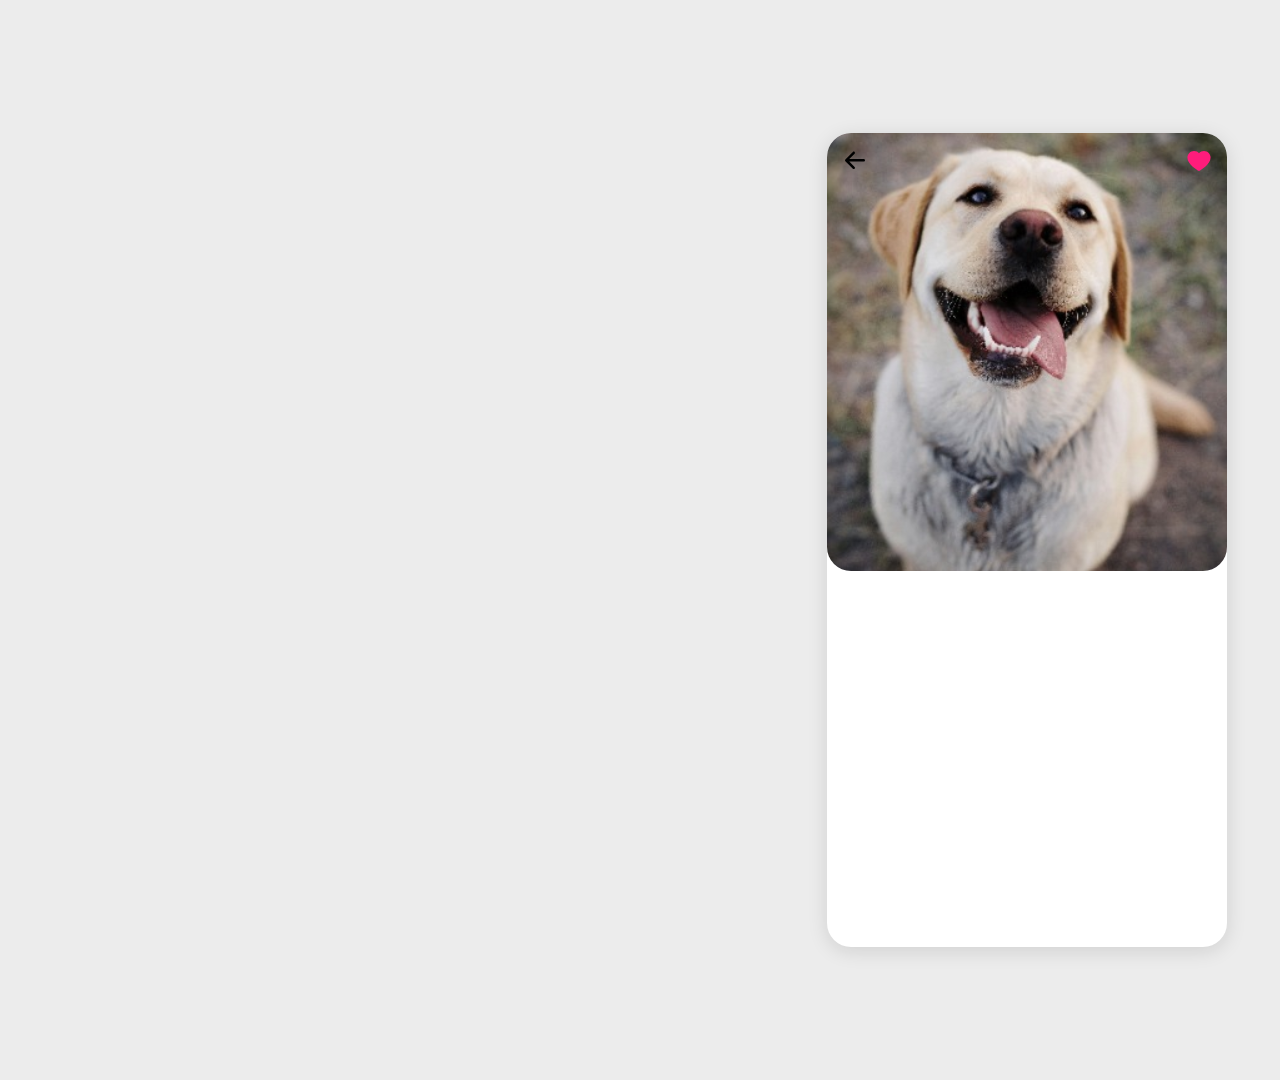
==== pets/pet.html @ cb89776b "Сделал" ====
<!doctype html>
<html lang="ru">
<head>
  <meta charset="UTF-8" />
  <meta name="viewport" content="width=device-width, initial-scale=1" />
  <title>Питомец — Роки</title>
  <link rel="stylesheet" href="pet.css" />
</head>
<body>
  <div class="container">

    <div class="dog_img">
      <img src="../images/Rectangle 79.svg">
    </div>

    <div class="left">
      <img src="../images/heroicons_arrow-up-16-solid.svg">
    </div>

    <div class="right">
      <img src="../images/Frame 342.svg">
    </div>

  </div>
  
</body>
</html>
---- pets/pet.css ----
* {
    box-sizing: border-box;
}

body{
    margin: 0;
    display: flex;
    width: 1440px;
    height: 1080px;
    background-color: #ECECEC;
}

.container{
    position: relative;
    width: 400px;
    height: 814px;
    top: 133px;
    left: 827px;
    border-radius: 24px;
    background-color: #FFFFFF;
    box-shadow: 0px 4px 20px 0px #0000001F;
}

.left {
    position: absolute;
    top: 16px;
    left: 16px;
}

.right {
    position: absolute;
    top: 16px;
    left: 360px;
}
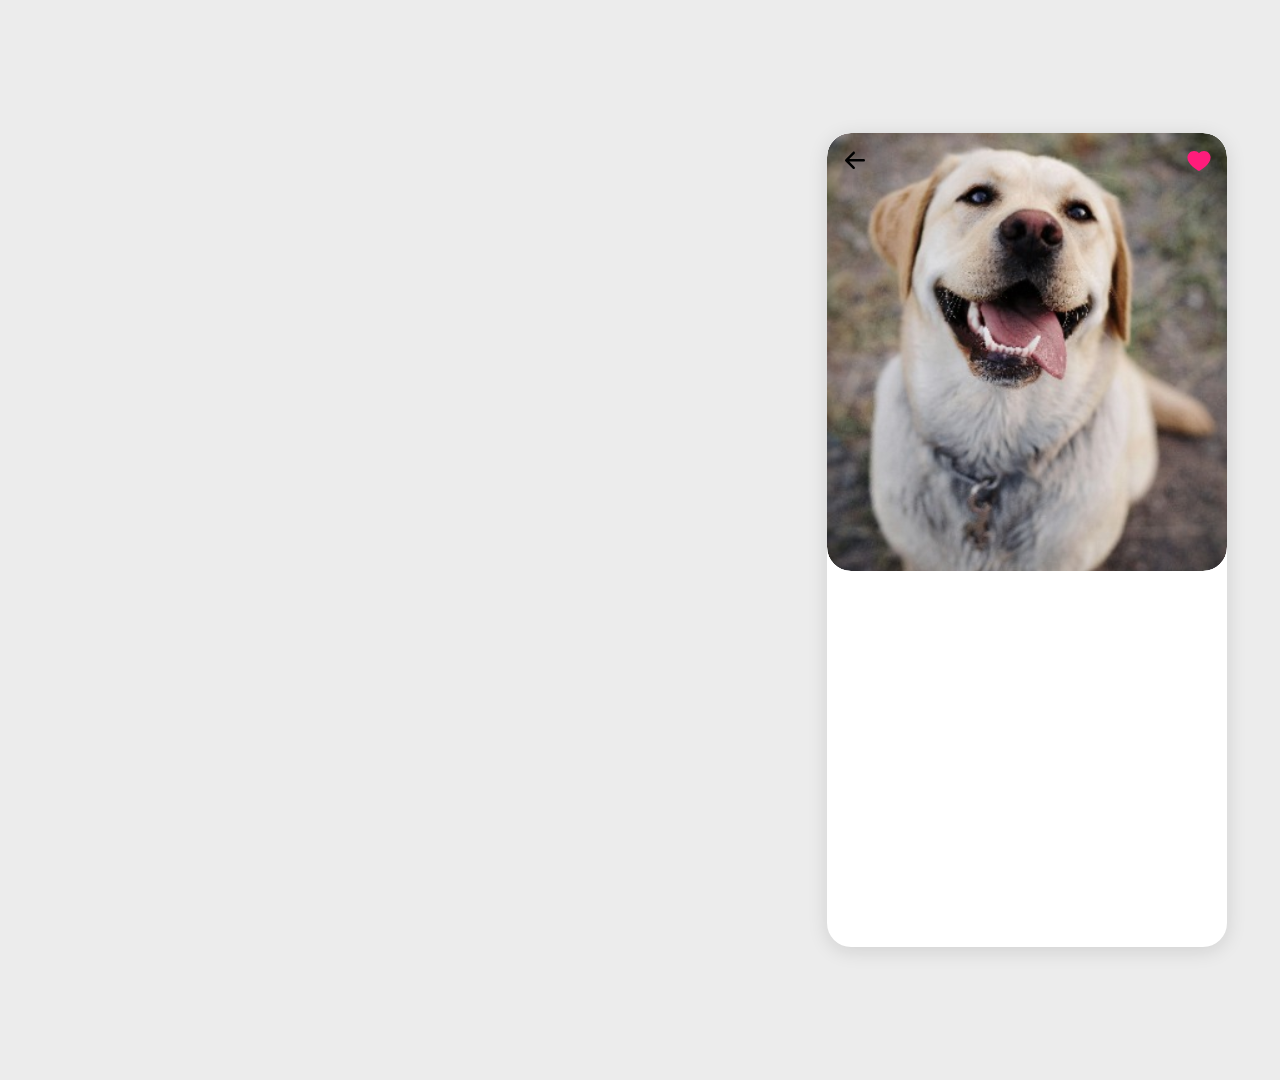
==== commit 58ae0ee3: "Сделал" ====
--- a/pets/pet.html
+++ b/pets/pet.html
@@ -10,15 +10,9 @@
   <div class="container">
 
     <div class="dog_img">
-      <img src="../images/Rectangle 79.svg">
-    </div>
-
-    <div class="left">
-      <img src="../images/heroicons_arrow-up-16-solid.svg">
-    </div>
-
-    <div class="right">
-      <img src="../images/Frame 342.svg">
+      <img class="dog_img__photo" src="../images/Rectangle 79.svg" alt="Лабрадор">
+      <img class="icon icon--back" src="../images/heroicons_arrow-up-16-solid.svg" alt="Назад">
+      <img class="icon icon--fav" src="../images/Frame 342.svg" alt="Избранное">
     </div>
 
   </div>
--- a/pets/pet.css
+++ b/pets/pet.css
@@ -21,14 +21,33 @@
     box-shadow: 0px 4px 20px 0px #0000001F;
 }
 
-.left {
+.dog_img {
+    position: relative;
+    width: 400px;
+    border-radius: 24px;
+    overflow: hidden;
+}
+
+.dog_img__photo {
+    width: 100%;
+    height: auto;
+    border-radius: 24px;
+    display: block;
+}
+
+.icon {
     position: absolute;
+    width: 24px;
+    height: 24px;
+    z-index: 2;
+}
+
+.icon--back {
     top: 16px;
     left: 16px;
 }
 
-.right {
-    position: absolute;
+.icon--fav {
     top: 16px;
-    left: 360px;
+    right: 16px;
 }
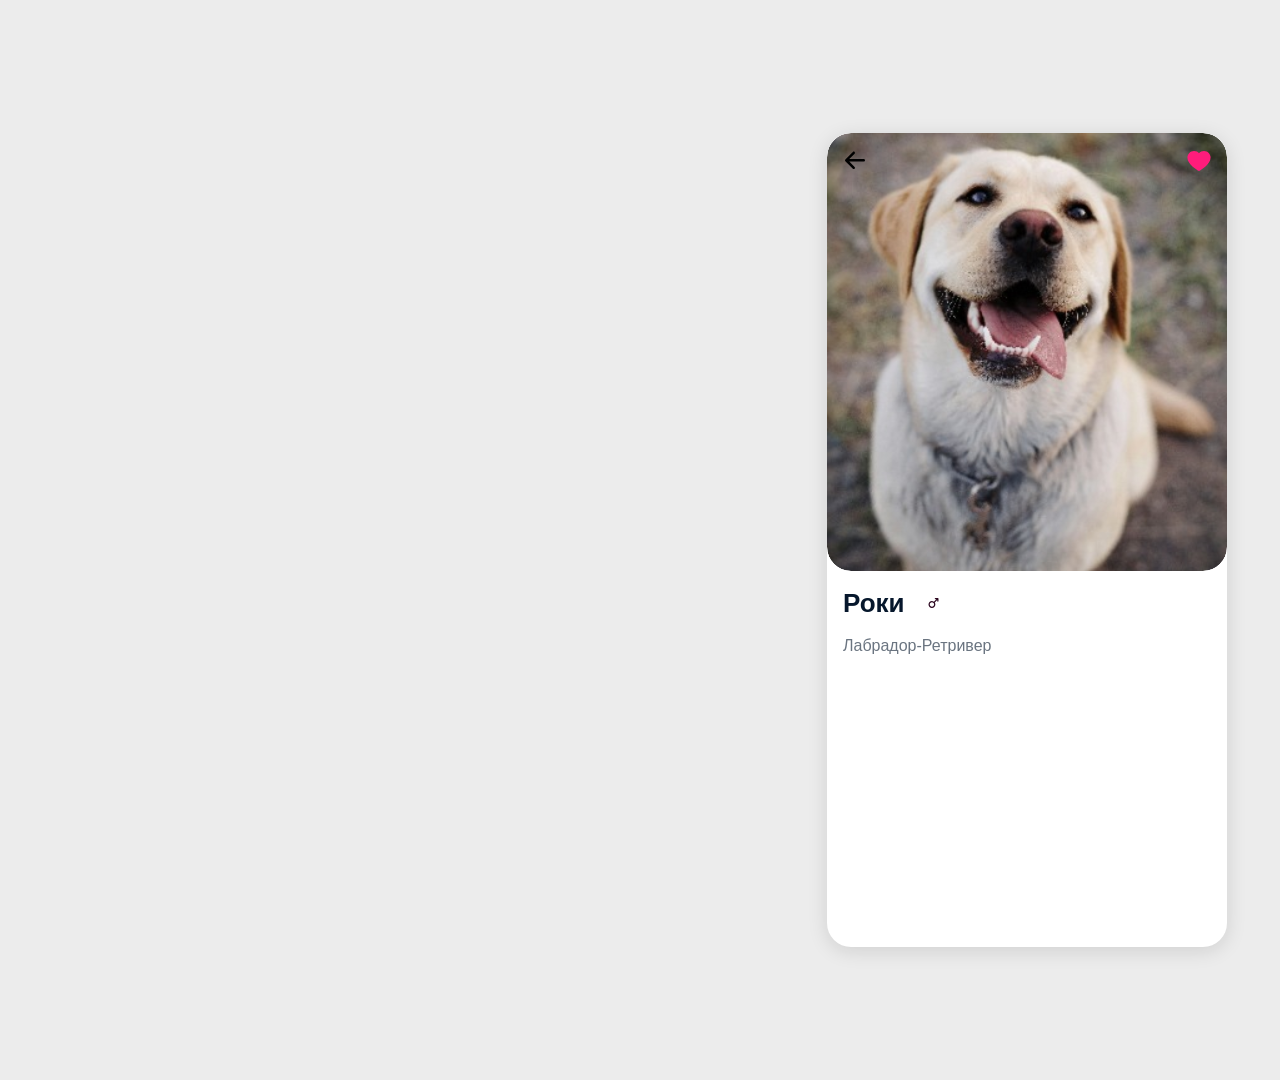
==== commit 58422fab: "Сделал" ====
--- a/pets/pet.html
+++ b/pets/pet.html
@@ -15,6 +15,15 @@
       <img class="icon icon--fav" src="../images/Frame 342.svg" alt="Избранное">
     </div>
 
+    <div class="iconka">
+      <p class="name">Роки</p>
+      <img src="../images/ic_round-male.svg">
+    </div>
+
+    <div class="iconka_2">
+      <p class="name_2">Лабрадор-Ретривер</p>
+    </div>
+
   </div>
   
 </body>
--- a/pets/pet.css
+++ b/pets/pet.css
@@ -50,4 +50,46 @@
 .icon--fav {
     top: 16px;
     right: 16px;
+}
+
+.iconka {
+    position: absolute;
+    display: flex;
+    align-items: center;
+    width: 78px;
+    height: 33px;
+    top: 453px;
+    left: 16px;
+    gap: 21px;
+}
+
+.iconka img {
+    width: 16px;
+    height: 16px;   
+}
+
+.name {
+  margin: 0;
+  font-family: 'Poppins', sans-serif;
+  font-weight: 600;
+  font-size: 26px;
+  line-height: 100%;
+  color: #06172C;
+}
+
+.iconka_2 {
+    position: absolute;
+    width: 157px;
+    height: 48px;
+    top: 500px;
+    left: 16px;
+}
+
+.name_2 {
+    margin: 5px 0 10px 0;
+    font-family: "Poppins", sans-serif;
+    font-weight: 400;
+    font-size: 16px;
+    line-height: 100%;
+    color: #06172C99;
 }
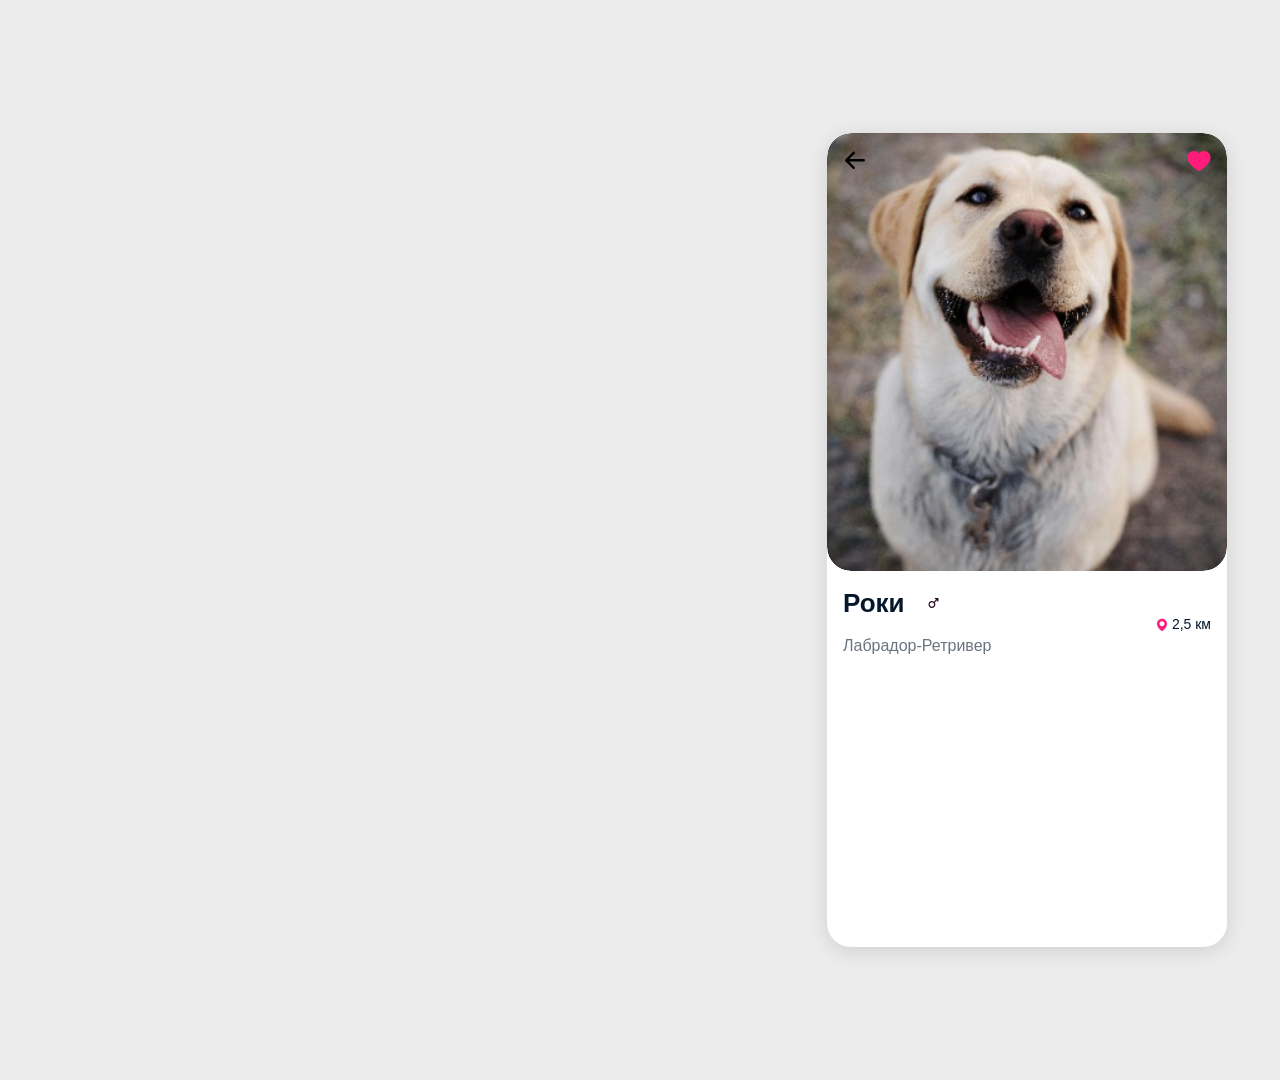
==== commit ebfca370: "Сделал" ====
--- a/pets/pet.html
+++ b/pets/pet.html
@@ -24,6 +24,11 @@
       <p class="name_2">Лабрадор-Ретривер</p>
     </div>
 
+    <div class="distance">
+      <img class="distance__icon" src="../images/bxs_map.svg">
+      <p class="distance__text">2,5 км</p>
+    </div>
+
   </div>
   
 </body>
--- a/pets/pet.css
+++ b/pets/pet.css
@@ -92,4 +92,28 @@
     font-size: 16px;
     line-height: 100%;
     color: #06172C99;
+}
+
+.distance {
+   position: absolute;
+   display: flex;
+   align-items: center;
+   top: 481px;
+   right: 16px;
+   gap: 2px;
+}
+
+.distance__icon {
+   width: 16px;
+   height: 16px;
+}
+
+.distance__text {
+   margin: 0;
+   font-family: 'Poppins', sans-serif;
+   font-weight: 400;
+   font-size: 14px;
+   line-height: 21px;
+   color: #06172C;
+   letter-spacing: 0;
 }
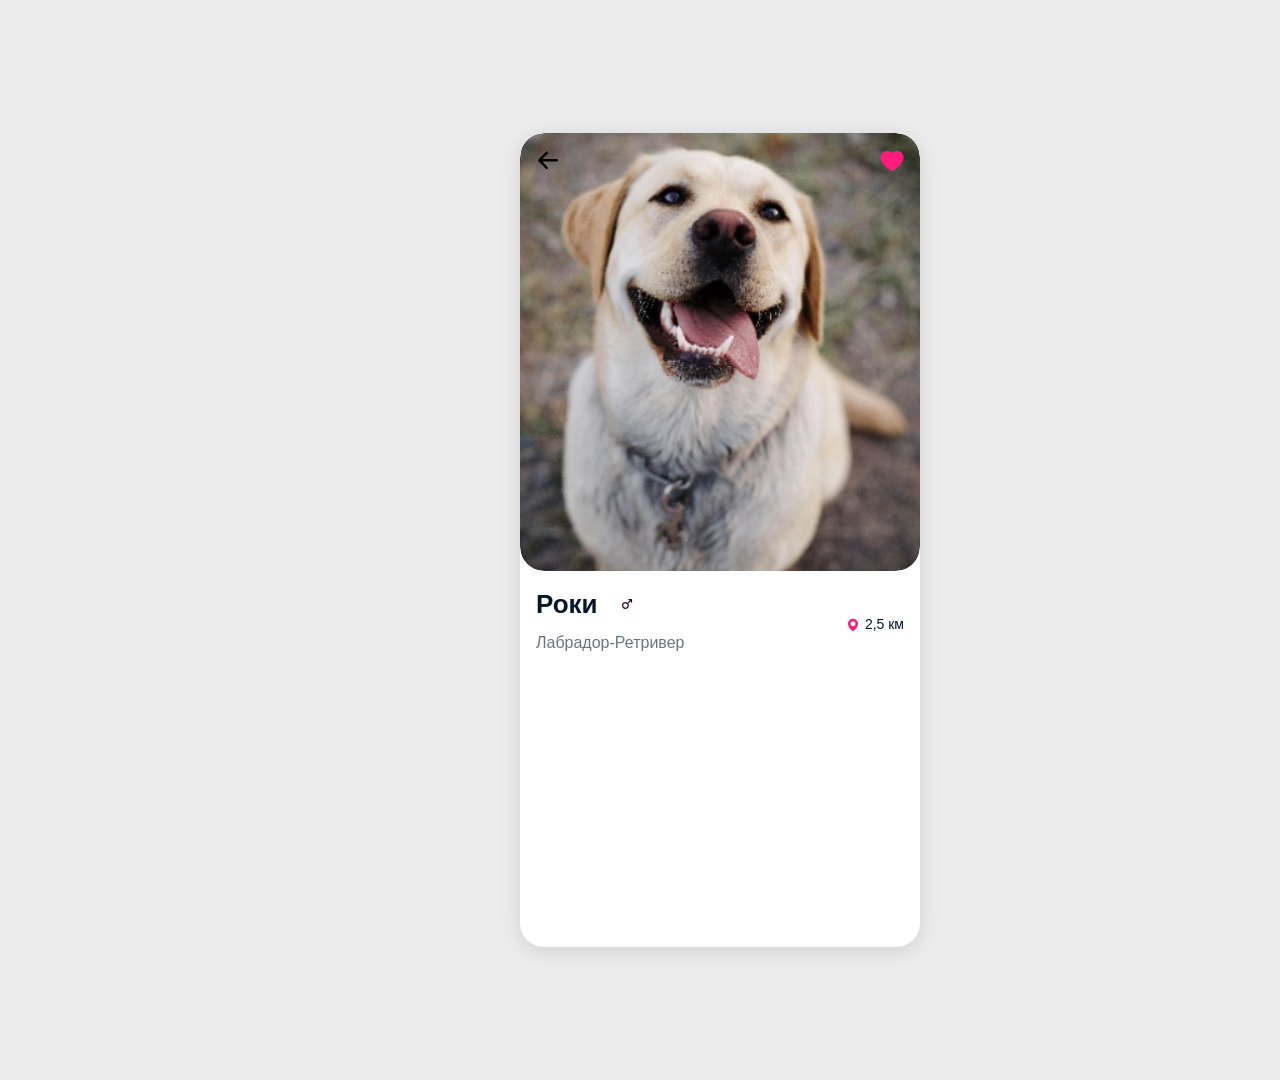
==== commit 09afd513: "Исправил" ====
--- a/pets/pet.html
+++ b/pets/pet.html
@@ -15,21 +15,20 @@
       <img class="icon icon--fav" src="../images/Frame 342.svg" alt="Избранное">
     </div>
 
-    <div class="iconka">
-      <p class="name">Роки</p>
-      <img src="../images/ic_round-male.svg">
+    <div class="card-content">
+      <div class="title-row">
+        <p class="name">Роки</p>
+        <img class="gender" src="../images/ic_round-male.svg" alt="Самец">
+      </div>
+      
+      <div class="meta-row">
+        <p class="breed">Лабрадор-Ретривер</p>
+        <div class="distance">
+          <img class="distance__icon" src="../images/bxs_map.svg">
+          <p class="distance__text">2,5 км</p>
+        </div>
+      </div>
     </div>
-
-    <div class="iconka_2">
-      <p class="name_2">Лабрадор-Ретривер</p>
-    </div>
-
-    <div class="distance">
-      <img class="distance__icon" src="../images/bxs_map.svg">
-      <p class="distance__text">2,5 км</p>
-    </div>
-
-  </div>
   
 </body>
 </html>
--- a/pets/pet.css
+++ b/pets/pet.css
@@ -14,11 +14,11 @@
     position: relative;
     width: 400px;
     height: 814px;
-    top: 133px;
-    left: 827px;
+    margin: 133px auto 0;
     border-radius: 24px;
     background-color: #FFFFFF;
     box-shadow: 0px 4px 20px 0px #0000001F;
+    overflow: hidden;
 }
 
 .dog_img {
@@ -52,21 +52,18 @@
     right: 16px;
 }
 
-.iconka {
-    position: absolute;
-    display: flex;
-    align-items: center;
-    width: 78px;
-    height: 33px;
-    top: 453px;
-    left: 16px;
-    gap: 21px;
+.card-content{
+  padding: 12px 16px 0;
 }
 
-.iconka img {
-    width: 16px;
-    height: 16px;   
+.title-row{
+  display: flex;
+  align-items: center;
+  gap: 21px;
+  margin-top: 8px;
 }
+
+.gender{ width:16px; height:16px; }
 
 .name {
   margin: 0;
@@ -77,36 +74,32 @@
   color: #06172C;
 }
 
-.iconka_2 {
-    position: absolute;
-    width: 157px;
-    height: 48px;
-    top: 500px;
-    left: 16px;
+.meta-row{
+  display: flex;
+  align-items: center;
+  justify-content: space-between;
+  margin-top: 6px;
 }
 
-.name_2 {
-    margin: 5px 0 10px 0;
-    font-family: "Poppins", sans-serif;
-    font-weight: 400;
-    font-size: 16px;
-    line-height: 100%;
-    color: #06172C99;
+.breed{
+  margin: 12px 0 0 0;
+  font-family: "Poppins", sans-serif;
+  font-weight: 400;
+  font-size: 16px;
+  line-height: 1;
+  color: #06172C99;
 }
 
-.distance {
-   position: absolute;
-   display: flex;
-   align-items: center;
-   top: 481px;
-   right: 16px;
-   gap: 2px;
+.distance{
+  position: absolute;
+  top: 481px;
+  right: 16px;
+  display: flex;
+  align-items: center;
+  gap: 4px;
 }
 
-.distance__icon {
-   width: 16px;
-   height: 16px;
-}
+.distance__icon{ width:16px; height:16px; }
 
 .distance__text {
    margin: 0;
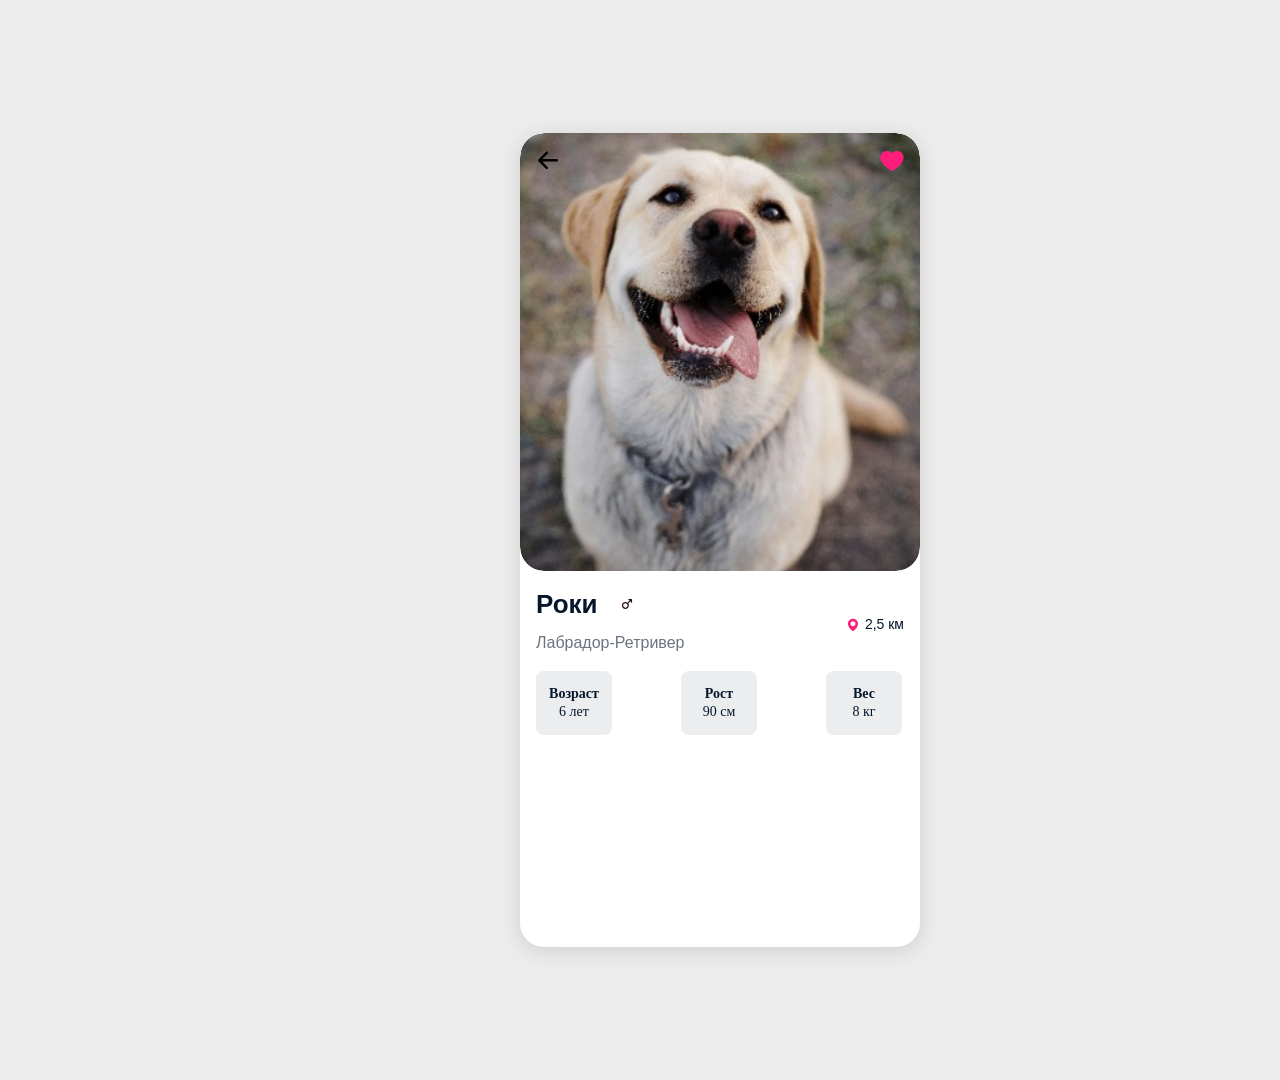
==== commit 7ebd2b24: "Сделал" ====
--- a/pets/pet.html
+++ b/pets/pet.html
@@ -28,7 +28,22 @@
           <p class="distance__text">2,5 км</p>
         </div>
       </div>
+      <div class="stats-row">
+        <div class="stat-card">
+          <div class="stat-title">Возраст</div>
+          <div class="stat-value">6 лет</div>
+        </div>
+        <div class="stat-card">
+          <div class="stat-title">Рост</div>
+          <div class="stat-value">90 см</div>
+        </div>
+        <div class="stat-card">
+          <div class="stat-title">Вес</div>
+          <div class="stat-value">8 кг</div>
+        </div>
+      </div>
     </div>
+  </div>
   
 </body>
 </html>
--- a/pets/pet.css
+++ b/pets/pet.css
@@ -109,4 +109,40 @@
    line-height: 21px;
    color: #06172C;
    letter-spacing: 0;
+}
+
+.stats-row{
+  margin-top: 20px;
+  display: flex;
+  gap: 69px;
+  flex-wrap: wrap;
+}
+
+.stat-card{
+  width: 76px;
+  height: 64px;
+  border-radius: 8px;
+  background: #EBEDEF;
+  padding: 12px 10px;
+  display: flex;
+  flex-direction: column;
+  gap: 4px;
+  align-items: center;
+  justify-content: center;
+}
+
+.stat-title{
+  font-weight: 600;
+  font-size: 14px;
+  line-height: 1;
+  color: #06172C;
+  text-align: center;
+}
+
+.stat-value{
+  font-weight: 400;
+  font-size: 14px;
+  line-height: 1;
+  color: #06172C;
+  text-align: center;
 }
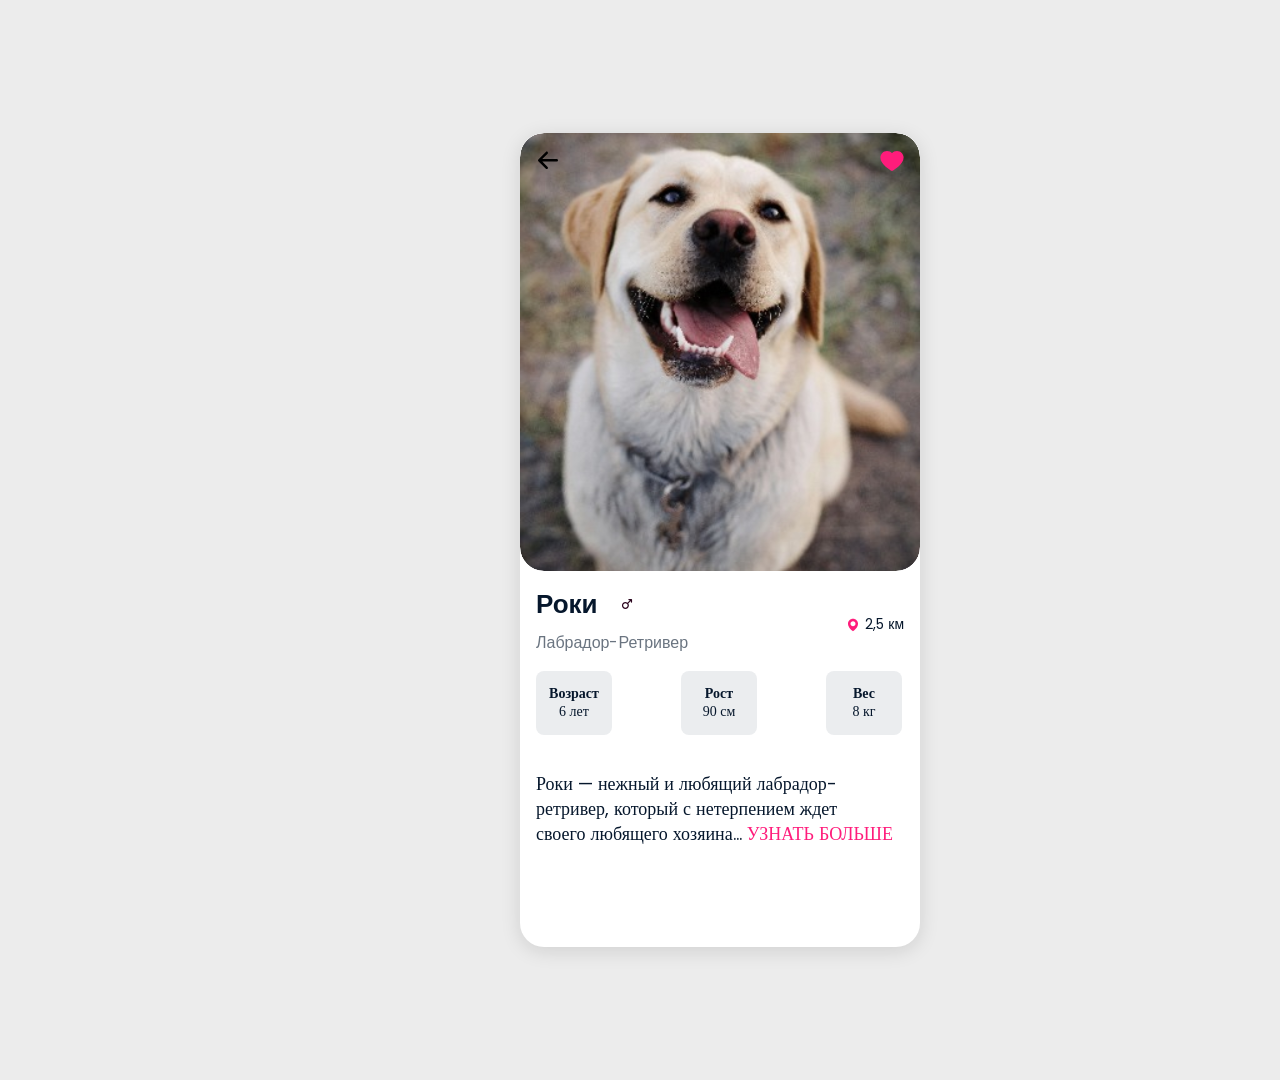
==== commit a41324b5: "Сделал" ====
--- a/pets/pet.html
+++ b/pets/pet.html
@@ -5,6 +5,9 @@
   <meta name="viewport" content="width=device-width, initial-scale=1" />
   <title>Питомец — Роки</title>
   <link rel="stylesheet" href="pet.css" />
+  <link rel="preconnect" href="https://fonts.googleapis.com">
+  <link rel="preconnect" href="https://fonts.gstatic.com" crossorigin>
+  <link href="https://fonts.googleapis.com/css2?family=Poppins:ital,wght@0,100;0,200;0,300;0,400;0,500;0,600;0,700;0,800;0,900;1,100;1,200;1,300;1,400;1,500;1,600;1,700;1,800;1,900&display=swap" rel="stylesheet">
 </head>
 <body>
   <div class="container">
@@ -42,6 +45,14 @@
           <div class="stat-value">8 кг</div>
         </div>
       </div>
+
+      <div class="bloc">
+        <p class="description">
+          Роки — нежный и любящий лабрадор-<br>ретривер, который с
+          нетерпением ждет<br> своего любящего хозяина... <span>УЗНАТЬ БОЛЬШЕ</span>
+        </p>
+      </div>
+
     </div>
   </div>
   
--- a/pets/pet.css
+++ b/pets/pet.css
@@ -145,4 +145,25 @@
   line-height: 1;
   color: #06172C;
   text-align: center;
+}
+
+.bloc {
+  position: absolute;
+  width: 369px;
+  height: 78px;
+  top: 620px;
+  left: 16px;
+}
+
+.description {
+  font-family: 'Poppins';
+  font-weight: 400;
+  font-size: 18px;
+  line-height: 1.4;
+  color: #06172C;
+}
+
+.description span {
+  color: #FF1C7B;
+  cursor: pointer;
 }
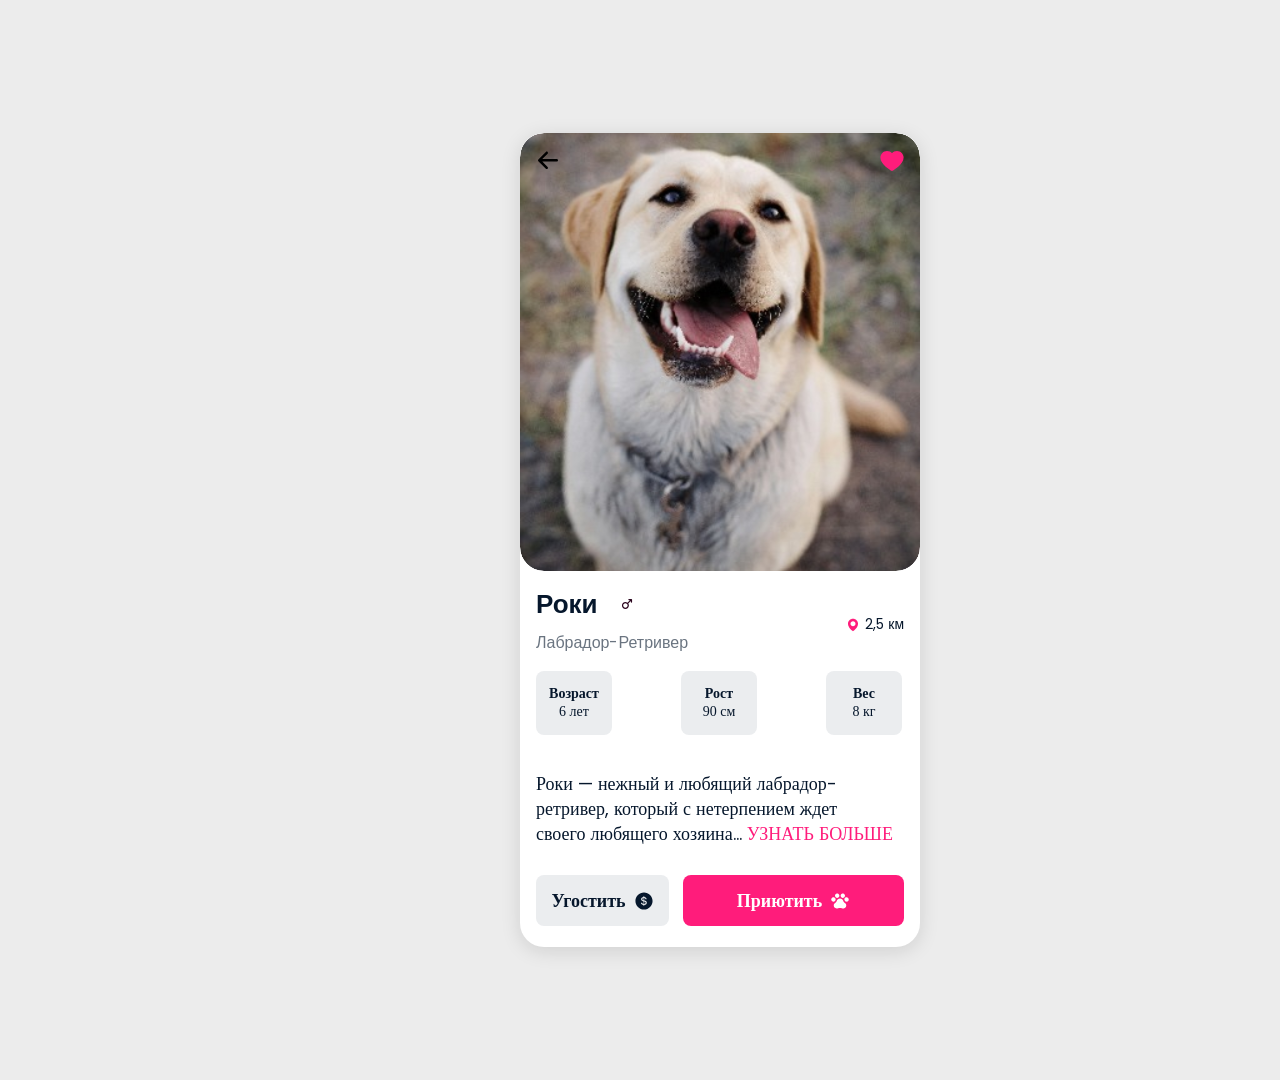
==== commit 42deb71d: "Конец" ====
--- a/pets/pet.html
+++ b/pets/pet.html
@@ -53,6 +53,16 @@
         </p>
       </div>
 
+      <div class="knopka1">
+        <p class="k1">Угостить</p>
+        <img src="../images/f7_money-dollar-circle-fill.svg">
+      </div>
+
+      <div class="knopka2">
+        <p class="k2">Приютить</p>
+        <img src="../images/ph_paw-print-fill.svg">
+      </div>
+
     </div>
   </div>
   
--- a/pets/pet.css
+++ b/pets/pet.css
@@ -166,4 +166,52 @@
 .description span {
   color: #FF1C7B;
   cursor: pointer;
-}+}
+
+.knopka1{
+  position: absolute;
+  display: flex;
+  align-items: center;
+  justify-content: center;
+  width: 133px;
+  height: 51px;
+  top: 742px;
+  left: 16px;
+  border-radius: 8px;
+  padding: 12px 10px 12px 10px;
+  gap: 8px;
+  background-color: #EBEDEF;
+}
+
+.k1 {
+  font-family: 'Poppins';
+  font-weight: 600;
+  font-size: 18px;
+  line-height: 100%;
+  letter-spacing: 0%;
+  color: #06172C;
+}
+
+.knopka2 {
+  position: absolute;
+  display: flex;
+  align-items: center;
+  justify-content: center;
+  width: 221px;
+  height: 51px;
+  top: 742px;
+  right: 16px;
+  border-radius: 8px;
+  padding: 12px 10px 12px 10px;
+  gap: 8px;
+  background-color: #FF1C7B;
+}
+
+.k2 {
+  font-family: 'Poppins';
+  font-weight: 600;
+  font-size: 18px;
+  line-height: 100%;
+  letter-spacing: 0%;
+  color: #FFFFFF;
+}
